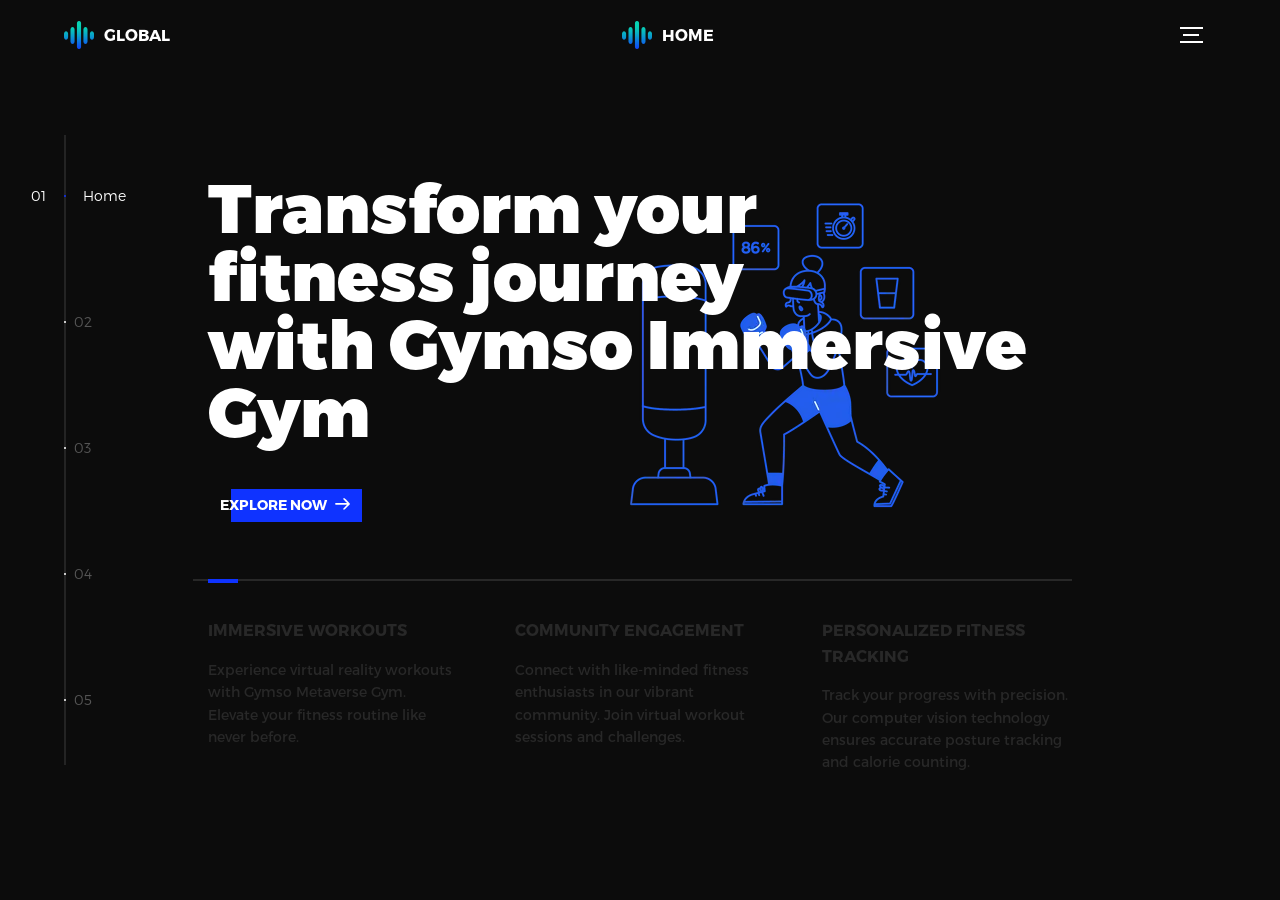
==== index.html @ 410bc9ef "first commit" ====
<!DOCTYPE html>
<html lang="en">
<head>
  <title>Global</title>
  <meta charset="utf-8">
  <meta name="viewport" content="width=device-width, initial-scale=1">
  <meta http-equiv="X-UA-Compatible" content="IE=edge">
  <meta name="description" content="HTML5 website template">
  <meta name="keywords" content="global, template, html, sass, jquery">
  <meta name="author" content="Bucky Maler">
  <link rel="stylesheet" href="assets/css/main.css">
</head>
<body>

<!-- notification for small viewports and landscape oriented smartphones -->
<div class="device-notification">
  <a class="device-notification--logo" href="#0">
    <img src="assets/img/logo.png" alt="Global">
    <p>Global</p>
  </a>
  <p class="device-notification--message">GYMSO has so much to offer that we must request you orient your device to portrait or find a larger screen. You won't be disappointed.</p>
</div>

<div class="perspective effect-rotate-left">
  <div class="container"><div class="outer-nav--return"></div>
    <div id="viewport" class="l-viewport">
      <div class="l-wrapper">
        <header class="header">
          <a class="header--logo" href="#0">
            <img src="assets/img/logo.png" alt="Global">
            <p>Global</p>
          </a>
          <a class="header--logo" href="GYMSO-FITNESS/index.html">
            <img src="assets/img/logo.png" alt="Global">
            <p>HOME</p>
          </a>
          <button class="header--cta cta">FITNESS ZONE</button>
          <div class="header--nav-toggle">
            <span></span>
          </div>
        </header>
        <nav class="l-side-nav">
          <ul class="side-nav">
            <li class="is-active"><span>Home</span></li>
            <li><span>Works</span></li>
            <li><span>About</span></li>
            <li><span>Contact</span></li>
            <li><span>Services</span></li>
          </ul>
        </nav>
        <ul class="l-main-content main-content">
          <li class="l-section section section--is-active">
            <div class="intro">
              <div class="intro--banner">
                <h1>Transform your<br>fitness journey<br>with Gymso Immersive Gym</h1>
                <button class="cta">Explore Now
                  <svg version="1.1" id="Layer_1" xmlns="http://www.w3.org/2000/svg" xmlns:xlink="http://www.w3.org/1999/xlink" x="0px" y="0px" viewBox="0 0 150 118" style="enable-background:new 0 0 150 118;" xml:space="preserve">
                    <g transform="translate(0.000000,118.000000) scale(0.100000,-0.100000)">
                      <path d="M870,1167c-34-17-55-57-46-90c3-15,81-100,194-211l187-185l-565-1c-431,0-571-3-590-13c-55-28-64-94-18-137c21-20,33-20,597-20h575l-192-193C800,103,794,94,849,39c20-20,39-29,61-29c28,0,63,30,298,262c147,144,272,271,279,282c30,51,23,60-219,304C947,1180,926,1196,870,1167z"/>
                    </g>
                  </svg>
                  <span class="btn-background"></span>
                </button>
                <img src="assets/img/4857587 (1).webp" alt="Welcome">
              </div>
              <div class="intro--options">
                <a href="#0">
                  <h3>Immersive Workouts</h3>
                  <p>Experience virtual reality workouts with Gymso Metaverse Gym. Elevate your fitness routine like never before.</p>
                </a>
                <a href="#0">
                  <h3>Community Engagement</h3>
                  <p>Connect with like-minded fitness enthusiasts in our vibrant community. Join virtual workout sessions and challenges.</p>
                </a>
                <a href="#0">
                  <h3>Personalized Fitness Tracking</h3>
                  <p>Track your progress with precision. Our computer vision technology ensures accurate posture tracking and calorie counting.</p>
                </a>
              </div>
            </div>
          </li>
          <li class="l-section section">
            <div class="work">
              <h2>Fitness Experiences</h2>
              <div class="work--lockup">
                <ul class="slider">
                  <li class="slider--item slider--item-left">
                    <a href="#0">
                        <div class="slider--item-image">
                            <img src="GYMSO-FITNESS/images/man-doing-dumbbell-bicep-reverse-curls-exercise-vector-40700953.jpg" alt="VR Curls">
                        </div>
                        <p class="slider--item-title">Bicep Exercise</p>
                        <p class="slider--item-description">Embark on a journey with Curls Challenge, an immersive virtual reality workout designed to enhance arm strength and endurance.</p>
                    </a>
                </li>
                <li class="slider--item slider--item-center">
                    <a href="#0">
                        <div class="slider--item-image">
                            <img src="GYMSO-FITNESS/images/shutterstock_336330470-scaled.webp" alt="VR Yoga">
                        </div>
                        <p class="slider--item-title">Shoulder Excercise</p>
                        <p class="slider--item-description">Immerse yourself in the tranquility of Shoulder Sessions, blending technology and mindfulness to promote a healthier lifestyle.</p>
                    </a>
                </li>
                <li class="slider--item slider--item-right">
                    <a href="#0">
                        <div class="slider--item-image">
                            <img src="../Gymso-VR-Fitness/GYMSO-FITNESS/images/26651660_109.jpg" alt="VR Zumba">
                        </div>
                        <p class="slider--item-title">Chest Exercise</p>
                        <p class="slider--item-description">Strengthen your upper body with  Pushups Exercise, a virtual reality workout that adds a fun and rhythmic twist to your exercise routine.</p>
                    </a>
                </li>
        </ul>
                <div class="slider--prev">
                  <svg version="1.1" id="Layer_1" xmlns="http://www.w3.org/2000/svg" xmlns:xlink="http://www.w3.org/1999/xlink" x="0px" y="0px"
                  viewBox="0 0 150 118" style="enable-background:new 0 0 150 118;" xml:space="preserve">
                  <g transform="translate(0.000000,118.000000) scale(0.100000,-0.100000)">
                    <path d="M561,1169C525,1155,10,640,3,612c-3-13,1-36,8-52c8-15,134-145,281-289C527,41,562,10,590,10c22,0,41,9,61,29
                    c55,55,49,64-163,278L296,510h575c564,0,576,0,597,20c46,43,37,109-18,137c-19,10-159,13-590,13l-565,1l182,180
                    c101,99,187,188,193,199c16,30,12,57-12,84C631,1174,595,1183,561,1169z"/>
                  </g>
                  </svg>
                </div>
                <div class="slider--next">
                  <svg version="1.1" id="Layer_1" xmlns="http://www.w3.org/2000/svg" xmlns:xlink="http://www.w3.org/1999/xlink" x="0px" y="0px" viewBox="0 0 150 118" style="enable-background:new 0 0 150 118;" xml:space="preserve">
                  <g transform="translate(0.000000,118.000000) scale(0.100000,-0.100000)">
                    <path d="M870,1167c-34-17-55-57-46-90c3-15,81-100,194-211l187-185l-565-1c-431,0-571-3-590-13c-55-28-64-94-18-137c21-20,33-20,597-20h575l-192-193C800,103,794,94,849,39c20-20,39-29,61-29c28,0,63,30,298,262c147,144,272,271,279,282c30,51,23,60-219,304C947,1180,926,1196,870,1167z"/>
                  </g>
                  </svg>
                </div>
              </div>
            </div>
          </li>
          
          <li class="l-section section">
            <div class="about">
              <div class="about--banner">
                <h2>We<br>believe in<br>healthy<br>lifestyles</h2>
                <a href="#0">Explore
                  <span>
                    <svg version="1.1" id="Layer_1" xmlns="http://www.w3.org/2000/svg" xmlns:xlink="http://www.w3.org/1999/xlink" x="0px" y="0px" viewBox="0 0 150 118" style="enable-background:new 0 0 150 118;" xml:space="preserve">
                      <g transform="translate(0.000000,118.000000) scale(0.100000,-0.100000)">
                        <path d="M870,1167c-34-17-55-57-46-90c3-15,81-100,194-211l187-185l-565-1c-431,0-571-3-590-13c-55-28-64-94-18-137c21-20,33-20,597-20h575l-192-193C800,103,794,94,849,39c20-20,39-29,61-29c28,0,63,30,298,262c147,144,272,271,279,282c30,51,23,60-219,304C947,1180,926,1196,870,1167z"/>
                      </g>
                    </svg>
                  </span>
                </a>
              </div>
              <div class="about--options">
                <a href="#0">
                  <h3>Our Mission</h3>
                </a>
                <a href="#0">
                  <h3>Team Values</h3>
                </a>
                <a href="#0">
                  <h3>Community Impact</h3>
                </a>
              </div>
            </div>
          </li>
          <li class="l-section section">
            <div class="contact">
              <div class="contact--lockup">
                <div class="modal">
                  <div class="modal--information">
                    <p>123 Fitness Street, Cityville, Country</p>
                    <a href="mailto:info@yourfitnessstudio.com">info@yourfitnessstudio.com</a>
                    <a href="tel:+1234567890">+1 234 567 890</a>
                  </div>
                  <ul class="modal--options">
                    <li><a href="#0">LinkedIn</a></li>
                    <li><a href="#0">Instagram</a></li>
                    <li><a href="mailto:info@yourfitnessstudio.com">Send a Message</a></li>
                  </ul>
                </div>
              </div>
            </div>
          </li>
          
<li class="l-section section">
  <div class="hire">
    <h2>Your Fitness Goals</h2>
    <!-- Update form with fitness-related options -->
    <form class="work-request">
      <div class="work-request--options">
        <span class="options-a">
          <input id="opt-1" type="checkbox" value="cardio workout">
          <label for="opt-1">
            <svg version="1.1" id="Layer_1" xmlns="http://www.w3.org/2000/svg" xmlns:xlink="http://www.w3.org/1999/xlink" x="0px" y="0px"
            viewBox="0 0 150 111" style="enable-background:new 0 0 150 111;" xml:space="preserve">
            <g transform="translate(0.000000,111.000000) scale(0.100000,-0.100000)">
              <path d="M950,705L555,310L360,505C253,612,160,700,155,700c-6,0-44-34-85-75l-75-75l278-278L550-5l475,475c261,261,475,480,475,485c0,13-132,145-145,145C1349,1100,1167,922,950,705z"/>
            </g>
            </svg>
            Cardio Workout
          </label>
          <input id="opt-2" type="checkbox" value="strength training">
          <label for="opt-2">
            <svg version="1.1" id="Layer_1" xmlns="http://www.w3.org/2000/svg" xmlns:xlink="http://www.w3.org/1999/xlink" x="0px" y="0px"
            viewBox="0 0 150 111" style="enable-background:new 0 0 150 111;" xml:space="preserve">
            <g transform="translate(0.000000,111.000000) scale(0.100000,-0.100000)">
              <path d="M950,705L555,310L360,505C253,612,160,700,155,700c-6,0-44-34-85-75l-75-75l278-278L550-5l475,475c261,261,475,480,475,485c0,13-132,145-145,145C1349,1100,1167,922,950,705z"/>
            </g>
            </svg>
            Strength Training
          </label>
          <input id="opt-3" type="checkbox" value="flexibility exercises">
          <label for="opt-3">
            <svg version="1.1" id="Layer_1" xmlns="http://www.w3.org/2000/svg" xmlns:xlink="http://www.w3.org/1999/xlink" x="0px" y="0px"
            viewBox="0 0 150 111" style="enable-background:new 0 0 150 111;" xml:space="preserve">
            <g transform="translate(0.000000,111.000000) scale(0.100000,-0.100000)">
              <path d="M950,705L555,310L360,505C253,612,160,700,155,700c-6,0-44-34-85-75l-75-75l278-278L550-5l475,475c261,261,475,480,475,485c0,13-132,145-145,145C1349,1100,1167,922,950,705z"/>
            </g>
            </svg>
            Flexibility Exercises
          </label>
        </span>
        <span class="options-b">
          <input id="opt-4" type="checkbox" value="mind-body connection">
          <label for="opt-4">
            <svg version="1.1" id="Layer_1" xmlns="http://www.w3.org/2000/svg" xmlns:xlink="http://www.w3.org/1999/xlink" x="0px" y="0px"
            viewBox="0 0 150 111" style="enable-background:new 0 0 150 111;" xml:space="preserve">
            <g transform="translate(0.000000,111.000000) scale(0.100000,-0.100000)">
              <path d="M950,705L555,310L360,505C253,612,160,700,155,700c-6,0-44-34-85-75l-75-75l278-278L550-5l475,475c261,261,475,480,475,485c0,13-132,145-145,145C1349,1100,1167,922,950,705z"/>
            </g>
            </svg>
            Mind-Body Connection
          </label>
          <input id="opt-5" type="checkbox" value="endurance challenges">
          <label for="opt-5">
            <svg version="1.1" id="Layer_1" xmlns="http://www.w3.org/2000/svg" xmlns:xlink="http://www.w3.org/1999/xlink" x="0px" y="0px"
            viewBox="0 0 150 111" style="enable-background:new 0 0 150 111;" xml:space="preserve">
            <g transform="translate(0.000000,111.000000) scale(0.100000,-0.100000)">
              <path d="M950,705L555,310L360,505C253,612,160,700,155,700c-6,0-44-34-85-75l-75-75l278-278L550-5l475,475c261,261,475,480,475,485c0,13-132,145-145,145C1349,1100,1167,922,950,705z"/>
            </g>
            </svg>
            Endurance Challenges
          </label>
          <input id="opt-6" type="checkbox" value="customized workout plans">
          <label for="opt-6">
            <svg version="1.1" id="Layer_1" xmlns="http://www.w3.org/2000/svg" xmlns:xlink="http://www.w3.org/1999/xlink" x="0px" y="0px"
            viewBox="0 0 150 111" style="enable-background:new 0 0 150 111;" xml:space="preserve">
            <g transform="translate(0.000000,111.000000) scale(0.100000,-0.100000)">
              <path d="M950,705L555,310L360,505C253,612,160,700,155,700c-6,0-44-34-85-75l-75-75l278-278L550-5l475,475c261,261,475,480,475,485c0,13-132,145-145,145C1349,1100,1167,922,950,705z"/>
            </g>
            </svg>
            Customized Workout Plans
          </label>
        </span>
      </div>
      <div class="work-request--information">
        <div class="information-name">
          <input id="name" type="text" spellcheck="false">
          <label for="name">Name</label>
        </div>
        <div class="information-email">
          <input id="email" type="email" spellcheck="false">
          <label for="email">Email</label>
        </div>
      </div>
      <input type="submit" value="Start Your Fitness Journey">
    </form>
  </div>
</li>
        </ul>
      </div>
    </div>
  </div>
  <ul class="outer-nav">
    <li class="is-active">Home</li>
    <li>Works</li>
    <li>About</li>
    <li>Contact</li>
    <li>Services</li>
  </ul>
</div>

<script src="https://ajax.googleapis.com/ajax/libs/jquery/2.2.4/jquery.min.js"></script>
<script>window.jQuery || document.write('<script src="assets/js/vendor/jquery-2.2.4.min.js"><\/script>')</script>
<script src="assets/js/functions-min.js"></script>
</body>
</html>
---- assets/css/main.css ----
@font-face{font-family:'Montserrat';src:url("fonts/Montserrat-Black.eot");src:local("☺"),url("fonts/Montserrat-Black.woff") format("woff"),url("fonts/Montserrat-Black.ttf") format("truetype"),url("fonts/Montserrat-Black.svg") format("svg");font-weight:900;font-style:normal}@font-face{font-family:'Montserrat';src:url("fonts/Montserrat-Bold.eot");src:local("☺"),url("fonts/Montserrat-Bold.woff") format("woff"),url("fonts/Montserrat-Bold.ttf") format("truetype"),url("fonts/Montserrat-Bold.svg") format("svg");font-weight:700;font-style:normal}@font-face{font-family:'Montserrat';src:url("fonts/Montserrat-Regular.eot");src:local("☺"),url("fonts/Montserrat-Regular.woff") format("woff"),url("fonts/Montserrat-Regular.ttf") format("truetype"),url("fonts/Montserrat-Regular.svg") format("svg");font-weight:400;font-style:normal}@font-face{font-family:'Montserrat';src:url("fonts/Montserrat-Light.eot");src:local("☺"),url("fonts/Montserrat-Light.woff") format("woff"),url("fonts/Montserrat-Light.ttf") format("truetype"),url("fonts/Montserrat-Light.svg") format("svg");font-weight:300;font-style:normal}/*! normalize.css v3.0.2 | MIT License | git.io/normalize */html{font-family:sans-serif;-ms-text-size-adjust:100%;-webkit-text-size-adjust:100%}body{margin:0}article,aside,details,figcaption,figure,footer,header,hgroup,main,menu,nav,section,summary{display:block}audio,canvas,progress,video{display:inline-block;vertical-align:baseline}audio:not([controls]){display:none;height:0}[hidden],template{display:none}a{background-color:transparent}a:active,a:hover{outline:0}abbr[title]{border-bottom:1px dotted}b,strong{font-weight:bold}dfn{font-style:italic}h1{font-size:2em;margin:0.67em 0}mark{background:#ff0;color:#000}small{font-size:80%}sub,sup{font-size:75%;line-height:0;position:relative;vertical-align:baseline}sup{top:-0.5em}sub{bottom:-0.25em}img{border:0}svg:not(:root){overflow:hidden}figure{margin:1em 40px}hr{box-sizing:content-box;height:0}pre{overflow:auto}code,kbd,pre,samp{font-family:monospace, monospace;font-size:1em}button,input,optgroup,select,textarea{color:inherit;font:inherit;margin:0}button{overflow:visible}button,select{text-transform:none}button,html input[type="button"],input[type="reset"],input[type="submit"]{-webkit-appearance:button;cursor:pointer}button[disabled],html input[disabled]{cursor:default}button::-moz-focus-inner,input::-moz-focus-inner{border:0;padding:0}input{line-height:normal}input[type="checkbox"],input[type="radio"]{box-sizing:border-box;padding:0}input[type="number"]::-webkit-inner-spin-button,input[type="number"]::-webkit-outer-spin-button{height:auto}input[type="search"]{-webkit-appearance:textfield;box-sizing:content-box}input[type="search"]::-webkit-search-cancel-button,input[type="search"]::-webkit-search-decoration{-webkit-appearance:none}fieldset{border:1px solid #c0c0c0;margin:0 2px;padding:0.35em 0.625em 0.75em}legend{border:0;padding:0}textarea{overflow:auto}optgroup{font-weight:bold}table{border-collapse:collapse;border-spacing:0}td,th{padding:0}::-moz-selection{background:#FFF498}::selection{background:#FFF498}::-moz-selection{background:#FFF498}img::-moz-selection{background:transparent}img::selection{background:transparent}img::-moz-selection{background:transparent}body{-webkit-tap-highlight-color:#FFF498}body{background-color:#0c0c0c;font-size:14px;line-height:1.6;font-family:"Montserrat",sans-serif;color:#fff;-webkit-font-smoothing:antialiased;-webkit-text-size-adjust:100%}.l-viewport{position:relative;width:100%;height:100vh;box-shadow:0 0 45px 5px rgba(0,0,0,0.85);overflow:hidden}.l-wrapper{position:relative;width:1440px;max-width:90%;height:100%;margin:0 auto}.l-side-nav{position:absolute;left:0;display:-webkit-box;display:-webkit-flex;display:-ms-flexbox;display:flex;height:100%;-webkit-box-align:center;-webkit-align-items:center;-ms-flex-align:center;align-items:center}.l-side-nav::before{content:"";position:absolute;top:50%;left:0;-webkit-transform:translateY(-50%);transform:translateY(-50%);width:2px;height:70%;max-height:750px;background-color:#555;opacity:.35;z-index:10}@media (max-width: 1180px){.l-side-nav{display:none}}.l-main-content{position:relative;width:100%;height:100%;margin:0;padding:0;list-style:none}.l-section{position:absolute;width:100%;height:100%}.device-notification{display:none;position:fixed;top:0;left:0;width:100%;height:100%;-webkit-box-orient:vertical;-webkit-box-direction:normal;-webkit-flex-direction:column;-ms-flex-direction:column;flex-direction:column;-webkit-box-align:center;-webkit-align-items:center;-ms-flex-align:center;-ms-grid-row-align:center;align-items:center;-webkit-box-pack:center;-webkit-justify-content:center;-ms-flex-pack:center;justify-content:center;background-color:#0c0c0c;z-index:12}.device-notification--logo{display:-webkit-box;display:-webkit-flex;display:-ms-flexbox;display:flex;-webkit-box-align:center;-webkit-align-items:center;-ms-flex-align:center;align-items:center;text-decoration:none;color:#fff}.device-notification--logo p{margin:0 0 0 10px;font-size:16px;font-weight:700;text-transform:uppercase}.device-notification--message{width:70%;margin:30px 0 0 0;font-weight:700;text-align:center}@media (max-width: 767px) and (min-width: 601px) and (max-height: 680px){.device-notification{display:-webkit-box;display:-webkit-flex;display:-ms-flexbox;display:flex}}@media (max-width: 600px) and (min-width: 480px) and (max-height: 580px){.device-notification{display:-webkit-box;display:-webkit-flex;display:-ms-flexbox;display:flex}}@media (max-width: 736px) and (min-width: 360px) and (orientation: landscape){.device-notification{display:-webkit-box;display:-webkit-flex;display:-ms-flexbox;display:flex}}@media(max-width: 359px){.device-notification{display:-webkit-box;display:-webkit-flex;display:-ms-flexbox;display:flex}}.section{opacity:0;visibility:hidden;-webkit-transition:opacity .4s ease-in-out,visibility 0s .4s;transition:opacity .4s ease-in-out,visibility 0s .4s}.section--is-active{opacity:1;visibility:visible;z-index:1;-webkit-transition:opacity .4s ease-in-out .4s;transition:opacity .4s ease-in-out .4s}.section--next{-webkit-transform:translateY(-45px);transform:translateY(-45px);-webkit-transition:-webkit-transform .4s ease-in-out;transition:-webkit-transform .4s ease-in-out;transition:transform .4s ease-in-out;transition:transform .4s ease-in-out, -webkit-transform .4s ease-in-out}.section--prev{-webkit-transform:translateY(45px);transform:translateY(45px);-webkit-transition:-webkit-transform .4s ease-in-out;transition:-webkit-transform .4s ease-in-out;transition:transform .4s ease-in-out;transition:transform .4s ease-in-out, -webkit-transform .4s ease-in-out}.header{position:absolute;top:0;left:0;display:-webkit-box;display:-webkit-flex;display:-ms-flexbox;display:flex;width:100%;height:70px;-webkit-box-align:center;-webkit-align-items:center;-ms-flex-align:center;align-items:center;-webkit-box-pack:justify;-webkit-justify-content:space-between;-ms-flex-pack:justify;justify-content:space-between;z-index:10}.header--logo{display:-webkit-box;display:-webkit-flex;display:-ms-flexbox;display:flex;-webkit-box-align:center;-webkit-align-items:center;-ms-flex-align:center;align-items:center;text-decoration:none;color:#fff}.header--logo p{margin:0 0 0 10px;font-size:16px;font-weight:700;text-transform:uppercase}.header--nav-toggle{display:-webkit-box;display:-webkit-flex;display:-ms-flexbox;display:flex;width:50px;height:50px;-webkit-box-orient:vertical;-webkit-box-direction:normal;-webkit-flex-direction:column;-ms-flex-direction:column;flex-direction:column;-webkit-box-align:center;-webkit-align-items:center;-ms-flex-align:center;align-items:center;-webkit-box-pack:center;-webkit-justify-content:center;-ms-flex-pack:center;justify-content:center;cursor:pointer}.header--nav-toggle span,.header--nav-toggle::before,.header--nav-toggle::after{content:"";position:relative;width:16px;height:2px;background-color:#fff}.header--nav-toggle::before{bottom:5px;width:23px}.header--nav-toggle::after{top:5px;width:23px}.header--cta{position:absolute;top:50%;left:50%;-webkit-transform:translate(-50%, -50%);transform:translate(-50%, -50%);padding:0 20px;line-height:30px;text-decoration:none;color:#fff;font-weight:700;text-transform:uppercase;background-color:#0f33ff;border:none;opacity:0;visibility:hidden;-webkit-transition:opacity .4s ease-in-out,visibility 0s .4s;transition:opacity .4s ease-in-out,visibility 0s .4s}.header--cta:focus{outline:none}.header--cta.is-active{opacity:1;visibility:visible;-webkit-transition:opacity .4s ease-in-out .4s;transition:opacity .4s ease-in-out .4s}@media (max-width: 767px){.header--cta{display:none}}.side-nav{position:relative;display:-webkit-box;display:-webkit-flex;display:-ms-flexbox;display:flex;width:100px;height:70%;max-height:750px;-webkit-box-orient:vertical;-webkit-box-direction:normal;-webkit-flex-direction:column;-ms-flex-direction:column;flex-direction:column;-webkit-justify-content:space-around;-ms-flex-pack:distribute;justify-content:space-around;margin:0;padding:0;list-style-position:inside;z-index:10}.side-nav>li{position:relative;top:-5px;color:#fff;font-size:6px;cursor:pointer}.side-nav>li span{position:relative;top:3px;left:10px;color:#fff;font-size:14px;font-weight:300;opacity:0;visibility:hidden}.side-nav>li::before{position:absolute;top:3px;left:10px;color:#555;font-size:14px;font-weight:300}.side-nav li:nth-child(1)::before{content:"01"}.side-nav li:nth-child(2)::before{content:"02"}.side-nav li:nth-child(3)::before{content:"03"}.side-nav li:nth-child(4)::before{content:"04"}.side-nav li:nth-child(5)::before{content:"05"}.side-nav li.is-active{color:#0f33ff;-webkit-transition:color .4s ease-in-out;transition:color .4s ease-in-out}.side-nav li.is-active span{opacity:1;visibility:visible;-webkit-transition:opacity .4s ease-in-out;transition:opacity .4s ease-in-out}.side-nav li.is-active::before{left:-33px;color:#fff}.intro{position:relative;display:-webkit-box;display:-webkit-flex;display:-ms-flexbox;display:flex;width:900px;max-width:75%;height:100%;-webkit-box-orient:vertical;-webkit-box-direction:normal;-webkit-flex-direction:column;-ms-flex-direction:column;flex-direction:column;-webkit-box-pack:center;-webkit-justify-content:center;-ms-flex-pack:center;justify-content:center;margin:0 auto}@media (max-width: 1180px){.intro{max-width:100%}}.intro--banner{position:relative;height:475px}.intro--banner::before{content:"";position:absolute;bottom:20px;left:-15px;right:0;height:2px;background-color:#282828}.intro--banner::after{content:"";position:absolute;bottom:18px;left:0;width:30px;height:4px;background-color:#0f33ff}.intro--banner h1{position:relative;font-size:68px;font-weight:900;line-height:1;z-index:1}.intro--banner button{position:relative;padding:5px 17px 5px 12px;font-weight:700;text-transform:uppercase;background-color:transparent;border:none}.intro--banner button .btn-background{position:absolute;top:0;left:23px;right:0;height:100%;background-color:#0f33ff;z-index:-1;-webkit-transition:left .2s ease-in-out;transition:left .2s ease-in-out}.intro--banner button:hover .btn-background{left:0}.intro--banner button:focus{outline:none}.intro--banner button svg{position:relative;left:5px;width:15px;fill:#fff}.intro--banner img{position:absolute;bottom:21px;right:-12px}.intro--options{display:-webkit-box;display:-webkit-flex;display:-ms-flexbox;display:flex;-webkit-box-pack:justify;-webkit-justify-content:space-between;-ms-flex-pack:justify;justify-content:space-between;margin:0;padding:0;list-style:none}.intro--options>a{max-width:250px;text-decoration:none;color:#282828;-webkit-transition:color .2s ease-in-out;transition:color .2s ease-in-out}.intro--options>a:hover{color:#fff}.intro--options h3{font-size:16px;text-transform:uppercase}.intro--options p{margin-bottom:0}@media (max-width: 900px){.intro--banner{height:380px}.intro--banner h1{font-size:55px}.intro--banner img{width:430px}.intro--options>a{margin-right:30px}.intro--options>a:last-child{margin-right:0}}@media (max-width: 767px){.intro--banner{height:305px}.intro--banner h1{font-size:44px}.intro--banner img{width:330px}.intro--options{display:block}.intro--options>a{display:block;max-width:100%;margin:0 0 30px 0}.intro--options>a:last-child{margin-bottom:0}}@media (max-width: 600px){.intro--banner{height:360px}.intro--banner h1{font-size:55px}.intro--banner img{display:none}}@media (max-width: 600px) and (max-height: 750px){.intro--banner{height:auto}.intro--banner::before,.intro--banner::after{display:none}.intro--banner h1{margin-top:0}.intro--options{display:none}}.work{position:relative;display:-webkit-box;display:-webkit-flex;display:-ms-flexbox;display:flex;width:960px;max-width:80%;height:100%;-webkit-box-orient:vertical;-webkit-box-direction:normal;-webkit-flex-direction:column;-ms-flex-direction:column;flex-direction:column;-webkit-box-pack:center;-webkit-justify-content:center;-ms-flex-pack:center;justify-content:center;margin:0 auto}@media (max-width: 1180px){.work{max-width:100%}}.work h2{margin:0 0 20px 0;font-size:30px;text-align:center}.work--lockup{position:relative}.work--lockup .slider{position:relative;display:-webkit-box;display:-webkit-flex;display:-ms-flexbox;display:flex;width:80%;margin:0 auto;padding:0;list-style:none}.work--lockup .slider--item{position:absolute;display:none;text-align:center}.work--lockup .slider--item a{text-decoration:none;color:#858585}.work--lockup .slider--item-title{margin-top:10px;font-size:12px;font-weight:700;text-transform:uppercase}.work--lockup .slider--item-description{display:none;max-width:250px;margin:0 auto}.work--lockup .slider--item-image{width:150px;height:150px;margin:0 auto;border-radius:50%;overflow:hidden}.work--lockup .slider--item-image img{width:100%}.work--lockup .slider--item-left{top:50%;left:0;-webkit-transform:translateY(-50%);transform:translateY(-50%);display:block}.work--lockup .slider--item-right{top:50%;right:0;-webkit-transform:translateY(-50%);transform:translateY(-50%);display:block}.work--lockup .slider--item-center{position:relative;top:30px;left:50%;-webkit-transform:translateX(-50%);transform:translateX(-50%);display:block}.work--lockup .slider--item-center a{color:#fff}.work--lockup .slider--item-center .slider--item-title{margin-top:25px;font-size:16px}.work--lockup .slider--item-center .slider--item-description{display:block}.work--lockup .slider--item-center .slider--item-image{width:300px;height:300px}.work--lockup .slider--next,.work--lockup .slider--prev{position:absolute;top:160px;display:-webkit-box;display:-webkit-flex;display:-ms-flexbox;display:flex;width:50px;height:50px;-webkit-box-align:center;-webkit-align-items:center;-ms-flex-align:center;align-items:center;-webkit-box-pack:center;-webkit-justify-content:center;-ms-flex-pack:center;justify-content:center;background-color:#282828;border-radius:50%;cursor:pointer}.work--lockup .slider--next svg,.work--lockup .slider--prev svg{width:20px;fill:#fff}.work--lockup .slider--next{right:0}.work--lockup .slider--prev{left:0}@media (max-width: 900px){.work--lockup .slider--item-image{width:120px;height:120px}.work--lockup .slider--item-center .slider--item-image{width:240px;height:240px}.work--lockup .slider--next,.work--lockup .slider--prev{top:130px}}@media (max-width: 767px){.work--lockup .slider{width:75%}.work--lockup .slider--item-image{width:90px;height:90px}.work--lockup .slider--item-center .slider--item-image{width:190px;height:190px}.work--lockup .slider--next,.work--lockup .slider--prev{top:105px}}@media (max-width: 600px){.work--lockup .slider{width:auto}.work--lockup .slider--item-left,.work--lockup .slider--item-right{display:none}}.about{position:relative;display:-webkit-box;display:-webkit-flex;display:-ms-flexbox;display:flex;width:900px;max-width:75%;height:100%;-webkit-box-orient:vertical;-webkit-box-direction:normal;-webkit-flex-direction:column;-ms-flex-direction:column;flex-direction:column;-webkit-box-pack:center;-webkit-justify-content:center;-ms-flex-pack:center;justify-content:center;margin:0 auto}@media (max-width: 1180px){.about{max-width:100%}}.about--banner{position:relative;height:475px}.about--banner::before{content:"";position:absolute;top:20px;left:200px;-webkit-transform:rotate(-25deg);transform:rotate(-25deg);border:5px solid #0f33ff;border-right-color:transparent;border-bottom-color:transparent}.about--banner::after{content:"";position:absolute;top:75px;left:400px;-webkit-transform:rotate(45deg);transform:rotate(45deg);width:10px;height:10px;background-color:#0f33ff}.about--banner h2{position:relative;margin-top:35px;font-size:68px;font-weight:900;line-height:1;z-index:1}.about--banner h2::before{content:"";position:absolute;top:60px;left:268px;width:30px;height:30px;background-color:#0f33ff;border-radius:50%}.about--banner h2::after{content:"";position:absolute;top:255px;left:255px;width:10px;height:10px;background-color:#0f33ff}.about--banner a{padding:5px 17px 5px 0;text-decoration:none;color:#fff;font-weight:700;text-transform:uppercase;background-color:transparent}.about--banner a:hover svg{left:10px}.about--banner a svg{position:relative;left:5px;width:15px;fill:#fff;-webkit-transition:left .2s ease-in-out;transition:left .2s ease-in-out}.about--banner img{position:absolute;bottom:-90px;right:-12px}.about--options{display:-webkit-box;display:-webkit-flex;display:-ms-flexbox;display:flex;max-width:600px;-webkit-box-pack:justify;-webkit-justify-content:space-between;-ms-flex-pack:justify;justify-content:space-between;margin:0;padding:0;list-style:none}.about--options>a{position:relative;width:150px;height:75px;text-decoration:none;color:#fff;border:10px solid #0f33ff;background-position:center;background-size:cover;background-repeat:no-repeat}.about--options>a:nth-child(1){background-image:url("../img/7764880_3725826.jpg")}.about--options>a:nth-child(2){background-image:url("../img/people-exercising-fitness-gym.jpg")}.about--options>a:nth-child(3){background-image:url("../img/people-exercising-fitness-gym.jpg")}.about--options>a:hover h3{bottom:-50px}.about--options h3{position:absolute;bottom:-38px;left:10px;font-size:16px;text-transform:uppercase;-webkit-transition:bottom .2s ease-in-out,left .2s ease-in-out;transition:bottom .2s ease-in-out,left .2s ease-in-out}@media (max-width: 767px){.about--banner{height:305px}.about--banner::before{top:0;left:125px}.about--banner::after{top:35px;left:260px}.about--banner h2{margin-top:10px;font-size:44px}.about--banner h2::before{top:28px;left:168px}.about--banner h2::after{top:163px;left:163px}.about--banner img{width:315px}}@media (max-width: 600px){.about--banner{height:auto}.about--banner::before{left:155px}.about--banner::after{left:310px}.about--banner h2{margin-top:0;font-size:55px}.about--banner h2::before{top:43px;left:214px}.about--banner h2::after{top:205px;left:205px}.about--banner img{display:none}.about--options{display:none}}.contact{position:fixed;top:0;left:0;width:100%;height:100%;background-image:url("../img/contact-visual.png");background-position:center;background-size:cover;background-repeat:no-repeat}.contact--lockup{position:relative;display:-webkit-box;display:-webkit-flex;display:-ms-flexbox;display:flex;width:900px;max-width:75%;height:100%;-webkit-box-align:center;-webkit-align-items:center;-ms-flex-align:center;align-items:center;-webkit-box-pack:end;-webkit-justify-content:flex-end;-ms-flex-pack:end;justify-content:flex-end;margin:0 auto}@media (max-width: 1180px){.contact--lockup{max-width:90%}}@media (max-width: 767px){.contact--lockup{-webkit-box-pack:center;-webkit-justify-content:center;-ms-flex-pack:center;justify-content:center}}.contact--lockup .modal{padding:45px 45px;text-align:center;background-color:#0c0c0c;box-shadow:0 0 30px 0 rgba(0,0,0,0.75)}.contact--lockup .modal--information p,.contact--lockup .modal--information a{display:block;margin:14px 0;text-decoration:none;color:#fff;font-weight:700}.contact--lockup .modal--information p{margin-top:0}.contact--lockup .modal--options{margin:0;padding:0;list-style:none}.contact--lockup .modal--options>li{width:130px;margin:0 auto 25px auto}.contact--lockup .modal--options li:nth-child(1){background-color:#1769ff}.contact--lockup .modal--options li:nth-child(2){background-color:#ea4c89}.contact--lockup .modal--options li:nth-child(3){margin-bottom:0;background-color:#0f33ff;text-transform:uppercase}.contact--lockup .modal--options a{display:block;width:100%;padding:8px 0;text-decoration:none;color:#fff;font-weight:700}.hire{position:relative;display:-webkit-box;display:-webkit-flex;display:-ms-flexbox;display:flex;width:700px;max-width:75%;height:100%;-webkit-box-orient:vertical;-webkit-box-direction:normal;-webkit-flex-direction:column;-ms-flex-direction:column;flex-direction:column;-webkit-box-pack:center;-webkit-justify-content:center;-ms-flex-pack:center;justify-content:center;margin:0 auto}@media (max-width: 1180px){.hire{max-width:100%}}.hire h2{margin:0 0 20px 0;font-size:30px;text-align:center}.work-request{display:-webkit-box;display:-webkit-flex;display:-ms-flexbox;display:flex;width:100%;-webkit-box-orient:vertical;-webkit-box-direction:normal;-webkit-flex-direction:column;-ms-flex-direction:column;flex-direction:column;-webkit-box-align:center;-webkit-align-items:center;-ms-flex-align:center;align-items:center;color:#fff}.work-request input[type="submit"]{width:400px;max-width:100%;line-height:50px;font-size:16px;font-weight:700;text-transform:uppercase;background-color:#0f33ff;border:none;border-radius:0}.work-request input[type="submit"]:focus{outline:none}.work-request--options{display:-webkit-box;display:-webkit-flex;display:-ms-flexbox;display:flex;width:100%;-webkit-box-orient:vertical;-webkit-box-direction:normal;-webkit-flex-direction:column;-ms-flex-direction:column;flex-direction:column;-webkit-box-align:center;-webkit-align-items:center;-ms-flex-align:center;align-items:center;margin:30px 0}.work-request--options .options-a{display:-webkit-box;display:-webkit-flex;display:-ms-flexbox;display:flex;width:100%;-webkit-box-pack:justify;-webkit-justify-content:space-between;-ms-flex-pack:justify;justify-content:space-between}.work-request--options .options-b{display:-webkit-box;display:-webkit-flex;display:-ms-flexbox;display:flex;width:72%;-webkit-flex-wrap:wrap;-ms-flex-wrap:wrap;flex-wrap:wrap;-webkit-justify-content:space-around;-ms-flex-pack:distribute;justify-content:space-around}.work-request--options label{display:block;width:200px;margin-bottom:30px;line-height:50px;font-size:16px;font-weight:700;text-align:center;border:2px solid #fff;cursor:pointer;-webkit-transition:background-color .2s ease-in-out,border-color .2s ease-in-out;transition:background-color .2s ease-in-out,border-color .2s ease-in-out}.work-request--options label svg{position:relative;left:-5px;width:0;fill:#fff;-webkit-transition:width .2s ease-in-out;transition:width .2s ease-in-out}.work-request--options input[type="checkbox"]{display:none}.work-request--options input[type="checkbox"]:checked+label{background-color:#0f33ff;border-color:#0f33ff}.work-request--options input[type="checkbox"]:checked+label svg{width:15px}.work-request--information{display:-webkit-box;display:-webkit-flex;display:-ms-flexbox;display:flex;width:100%;-webkit-box-pack:justify;-webkit-justify-content:space-between;-ms-flex-pack:justify;justify-content:space-between;margin-bottom:60px}.work-request--information .information-name,.work-request--information .information-email{position:relative;width:45%;height:50px;font-size:30px;font-weight:300}.work-request--information input[type="text"],.work-request--information input[type="email"]{width:100%;padding:0 0 5px 0;background-color:transparent;border:none;border-bottom:1px solid #fff;border-radius:0}.work-request--information input[type="text"]:focus,.work-request--information input[type="email"]:focus{outline:none;background-color:#0c0c0c}.work-request--information label{position:absolute;top:0;left:0;pointer-events:none;-webkit-transition:top .2s ease-in-out,font-size .2s ease-in-out;transition:top .2s ease-in-out,font-size .2s ease-in-out}.work-request--information input:focus+label,.work-request--information input.has-value+label{top:-15px;font-size:14px}@media (max-width: 767px){.work-request--options{-webkit-box-orient:horizontal;-webkit-box-direction:normal;-webkit-flex-direction:row;-ms-flex-direction:row;flex-direction:row;-webkit-justify-content:space-around;-ms-flex-pack:distribute;justify-content:space-around}.work-request--options .options-a,.work-request--options .options-b{display:block;width:auto}}@media (max-width: 600px){.work-request--options{margin:20px 0}}@media (max-width: 600px) and (max-width: 415px){.work-request--options{-webkit-box-pack:justify;-webkit-justify-content:space-between;-ms-flex-pack:justify;justify-content:space-between}}@media (max-width: 600px){.work-request--options label{width:150px;margin-bottom:15px;font-size:14px}.work-request--options input[type="checkbox"]:checked+label svg{width:12px}.work-request--information{margin-bottom:30px}.work-request--information .information-name,.work-request--information .information-email{height:40px;font-size:24px}}.perspective{position:relative;width:100%;height:100%;overflow:hidden}.perspective--modalview{position:fixed;-webkit-perspective:1500px;perspective:1500px}.container{position:relative;-webkit-transform:translateZ(0) translateX(0) rotateY(0deg);transform:translateZ(0) translateX(0) rotateY(0deg);min-height:100%;outline:30px solid #0f33ff;-webkit-transition:-webkit-transform .4s;transition:-webkit-transform .4s;transition:transform .4s;transition:transform .4s, -webkit-transform .4s}.modalview .container{position:absolute;width:100%;height:100%;overflow:hidden;-webkit-backface-visibility:hidden;backface-visibility:hidden}.effect-rotate-left .container{-webkit-transform-origin:0% 50%;transform-origin:0% 50%;-webkit-transition:-webkit-transform .4s;transition:-webkit-transform .4s;transition:transform .4s;transition:transform .4s, -webkit-transform .4s}.effect-rotate-left--animate .container{-webkit-transform:translateZ(-1800px) translateX(-50%) rotateY(45deg);transform:translateZ(-1800px) translateX(-50%) rotateY(45deg);outline:30px solid #0f33ff}.outer-nav{position:absolute;top:50%;left:55%;-webkit-transform:translateY(-50%);transform:translateY(-50%);-webkit-transform-style:preserve-3d;transform-style:preserve-3d;margin:0;padding:0;list-style:none;text-align:center;visibility:hidden;-webkit-transition:visibility 0s .2s;transition:visibility 0s .2s}.outer-nav.is-vis{visibility:visible}.outer-nav--return{position:absolute;top:0;left:0;width:100%;height:100%;display:none;cursor:pointer;z-index:11}.outer-nav--return.is-vis{display:block}.outer-nav>li{-webkit-transform-style:preserve-3d;transform-style:preserve-3d;-webkit-transform:translateX(350px) translateZ(-1000px);transform:translateX(350px) translateZ(-1000px);font-size:55px;font-weight:900;opacity:0;cursor:pointer;-webkit-transition:opacity .2s,-webkit-transform .2s;transition:opacity .2s,-webkit-transform .2s;transition:transform .2s,opacity .2s;transition:transform .2s,opacity .2s,-webkit-transform .2s}.outer-nav>li.is-vis{-webkit-transform:translateX(0) translateZ(0);transform:translateX(0) translateZ(0);opacity:1;-webkit-transition:opacity .4s,-webkit-transform .4s;transition:opacity .4s,-webkit-transform .4s;transition:transform .4s,opacity .4s;transition:transform .4s,opacity .4s,-webkit-transform .4s}.outer-nav>li::before{content:"";position:absolute;top:50%;left:50%;-webkit-transform:translate(-50%, -25%);transform:translate(-50%, -25%);width:110%;height:15px;opacity:0;background-color:#0f33ff}.outer-nav>li.is-active::before{opacity:1}@media (max-width: 767px){.outer-nav>li{font-size:44px}}@media (max-width: 600px){.outer-nav>li{font-size:34px}}.outer-nav li.is-vis:nth-child(2){-webkit-transition-delay:.04s;transition-delay:.04s}.outer-nav li.is-vis:nth-child(3){-webkit-transition-delay:.08s;transition-delay:.08s}.outer-nav li.is-vis:nth-child(4){-webkit-transition-delay:.12s;transition-delay:.12s}.outer-nav li.is-vis:nth-child(5){-webkit-transition-delay:.16s;transition-delay:.16s}
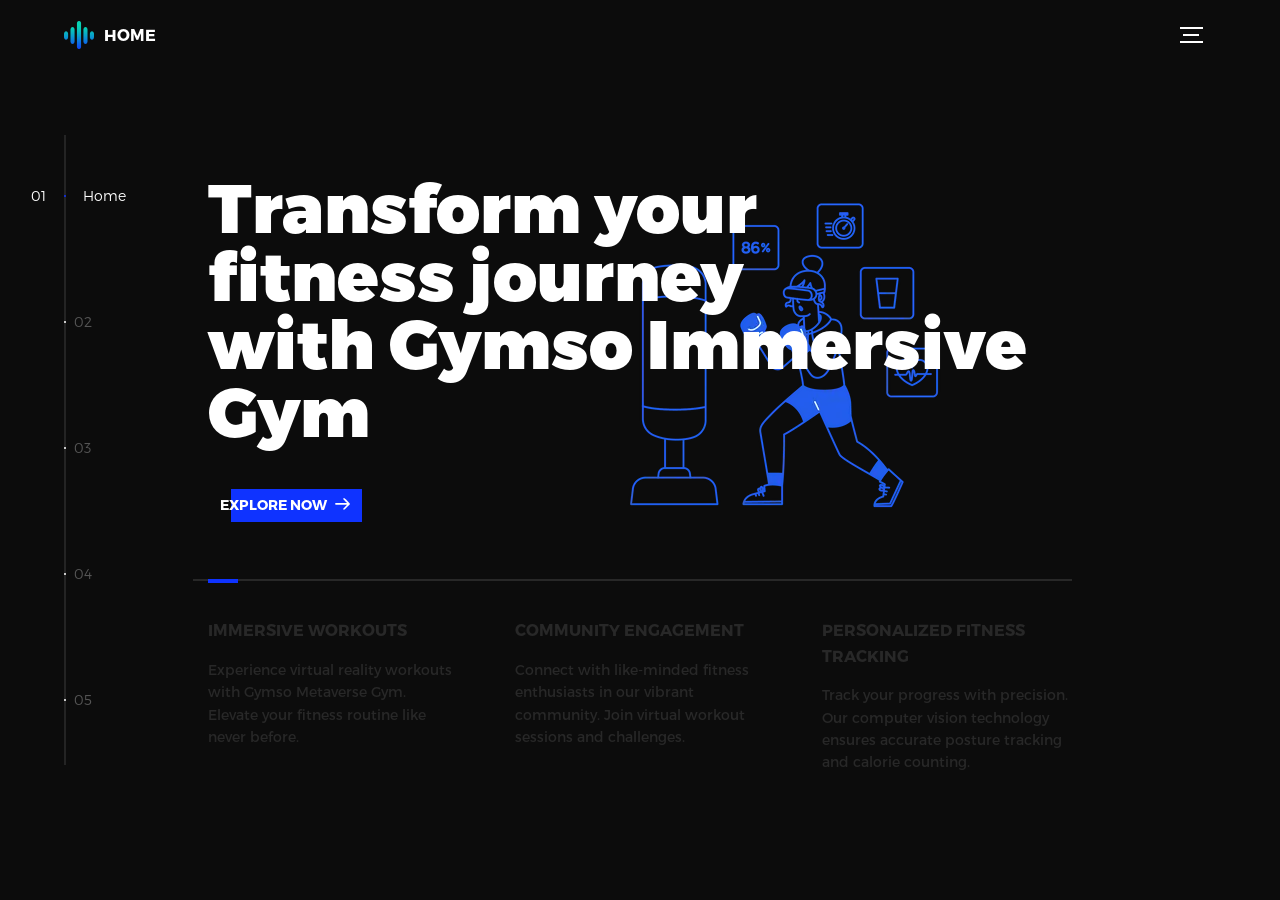
==== commit a3b615f3: "final files" ====
--- a/index.html
+++ b/index.html
@@ -5,7 +5,7 @@
   <meta charset="utf-8">
   <meta name="viewport" content="width=device-width, initial-scale=1">
   <meta http-equiv="X-UA-Compatible" content="IE=edge">
-  <meta name="description" content="HTML5 website template">
+  <meta name="description" content="">
   <meta name="keywords" content="global, template, html, sass, jquery">
   <meta name="author" content="Bucky Maler">
   <link rel="stylesheet" href="assets/css/main.css">
@@ -16,7 +16,7 @@
 <div class="device-notification">
   <a class="device-notification--logo" href="#0">
     <img src="assets/img/logo.png" alt="Global">
-    <p>Global</p>
+    <p>GymsoVR</p>
   </a>
   <p class="device-notification--message">GYMSO has so much to offer that we must request you orient your device to portrait or find a larger screen. You won't be disappointed.</p>
 </div>
@@ -26,10 +26,10 @@
     <div id="viewport" class="l-viewport">
       <div class="l-wrapper">
         <header class="header">
-          <a class="header--logo" href="#0">
+          <!-- <a class="header--logo" href="#0">
             <img src="assets/img/logo.png" alt="Global">
             <p>Global</p>
-          </a>
+          </a> -->
           <a class="header--logo" href="GYMSO-FITNESS/index.html">
             <img src="assets/img/logo.png" alt="Global">
             <p>HOME</p>
@@ -105,7 +105,7 @@
                 <li class="slider--item slider--item-right">
                     <a href="#0">
                         <div class="slider--item-image">
-                            <img src="../Gymso-VR-Fitness/GYMSO-FITNESS/images/26651660_109.jpg" alt="VR Zumba">
+                            <img src="GYMSO-FITNESS/images/26651660_109.jpg" alt="VR Zumba">
                         </div>
                         <p class="slider--item-title">Chest Exercise</p>
                         <p class="slider--item-description">Strengthen your upper body with  Pushups Exercise, a virtual reality workout that adds a fun and rhythmic twist to your exercise routine.</p>
